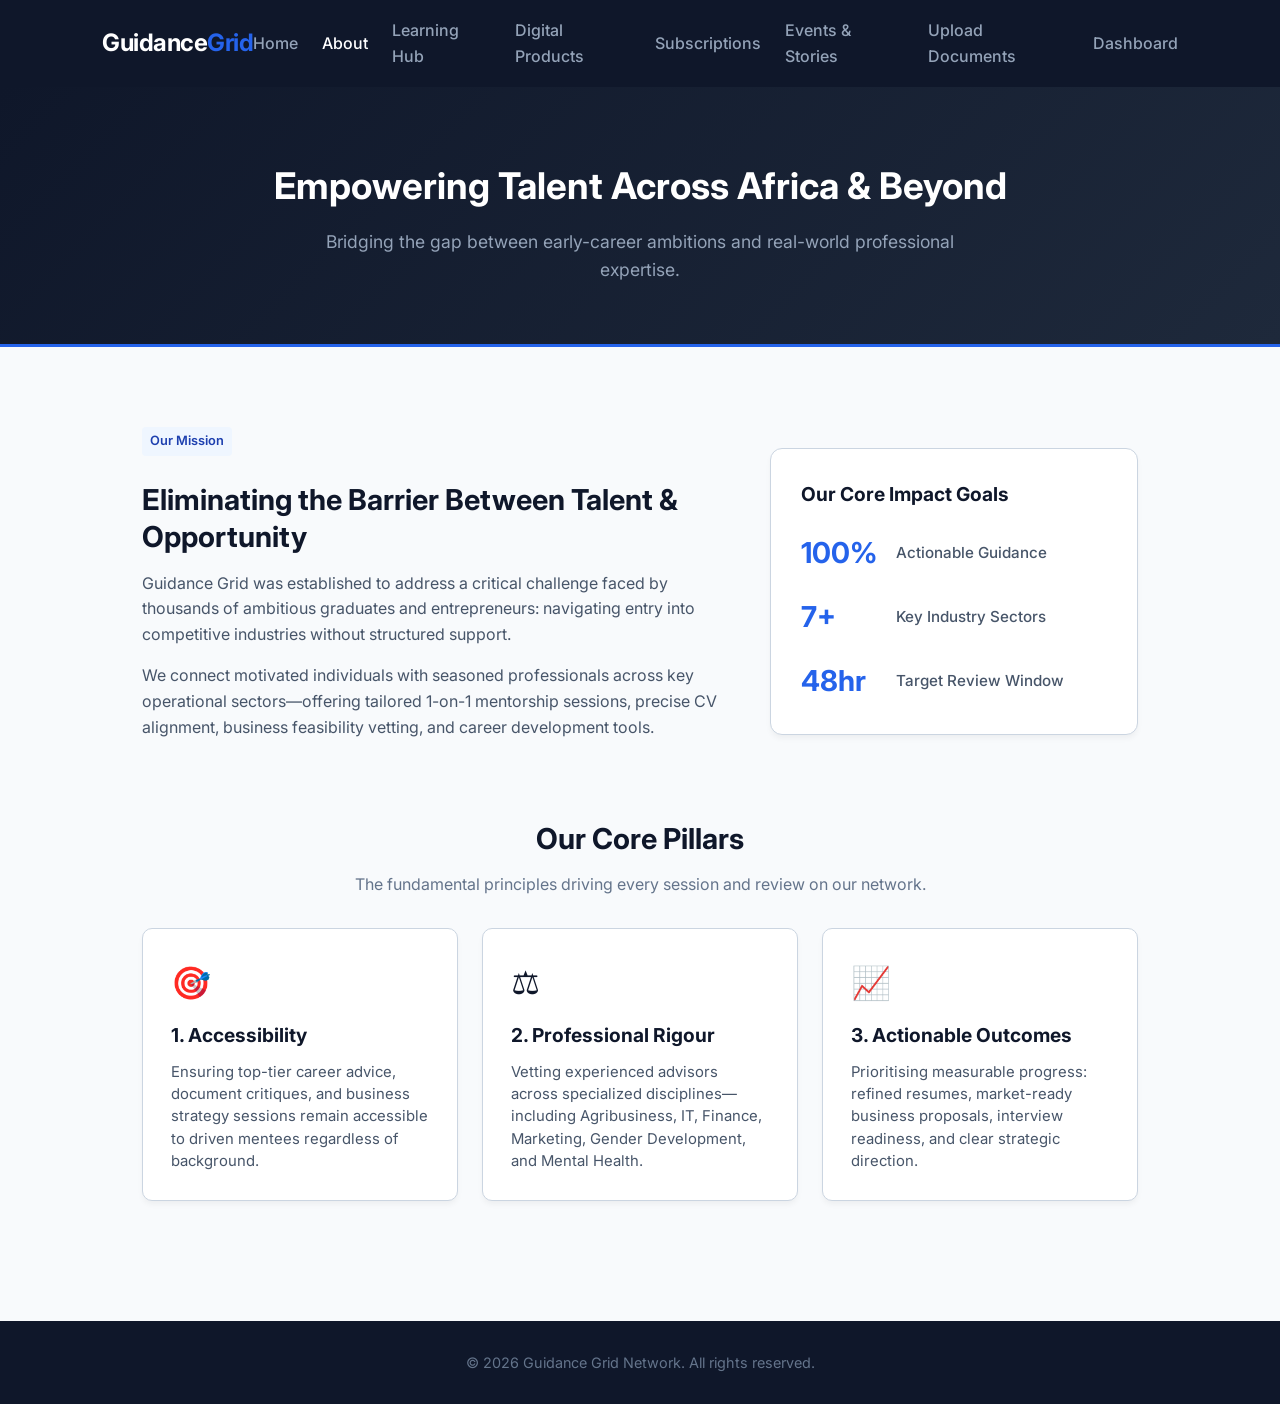
==== about.html @ 60af4334 "Initial GuidanceGrid deployment commit" ====
<!DOCTYPE html>
<html lang="en">
<head>
    <meta charset="UTF-8">
    <meta name="viewport" content="width=device-width, initial-scale=1.0">
    <title>About | Guidance Grid</title>
    <link rel="stylesheet" href="styles.css">
    <link href="https://fonts.googleapis.com/css2?family=Inter:wght@300;400;600;700&display=swap" rel="stylesheet">
</head>
<body>

    <!-- Navigation Bar -->
    <nav class="navbar">
        <div class="logo"><a href="index.html" style="color:white; text-decoration:none;">Guidance<span>Grid</span></a></div>
        <ul class="nav-links">
            <li><a href="index.html">Home</a></li>
            <li><a href="about.html" class="active">About</a></li>
            <li><a href="learning.html">Learning Hub</a></li>
            <li><a href="products.html">Digital Products</a></li>
            <li><a href="subscriptions.html">Subscriptions</a></li>
            <li><a href="events-stories.html">Events & Stories</a></li>
            <li><a href="upload.html">Upload Documents</a></li>
            <li><a href="dashboard.html">Dashboard</a></li>
        </ul>
    </nav>

    <!-- Page Header Banner -->
    <section class="about-hero">
        <h1>Empowering Talent Across Africa & Beyond</h1>
        <p>Bridging the gap between early-career ambitions and real-world professional expertise.</p>
    </section>

    <!-- Main About Content -->
    <section class="section-container">
        
        <!-- Story / Mission Row -->
        <div class="about-grid-row">
            <div class="about-text-content">
                <span class="tag">Our Mission</span>
                <h2>Eliminating the Barrier Between Talent & Opportunity</h2>
                <p>Guidance Grid was established to address a critical challenge faced by thousands of ambitious graduates and entrepreneurs: navigating entry into competitive industries without structured support.</p>
                <p>We connect motivated individuals with seasoned professionals across key operational sectors—offering tailored 1-on-1 mentorship sessions, precise CV alignment, business feasibility vetting, and career development tools.</p>
            </div>
            <div class="about-stat-card">
                <h3>Our Core Impact Goals</h3>
                <div class="stat-item">
                    <span class="stat-number">100%</span>
                    <span class="stat-label">Actionable Guidance</span>
                </div>
                <div class="stat-item">
                    <span class="stat-number">7+</span>
                    <span class="stat-label">Key Industry Sectors</span>
                </div>
                <div class="stat-item">
                    <span class="stat-number">48hr</span>
                    <span class="stat-label">Target Review Window</span>
                </div>
            </div>
        </div>

        <!-- Strategic Pillars (Visual Cards) -->
        <h2 style="text-align: center; margin-top: 60px; margin-bottom: 10px;">Our Core Pillars</h2>
        <p class="subtitle" style="text-align: center;">The fundamental principles driving every session and review on our network.</p>

        <div class="pillars-grid">
            <div class="pillar-card">
                <div class="pillar-icon">🎯</div>
                <h3>1. Accessibility</h3>
                <p>Ensuring top-tier career advice, document critiques, and business strategy sessions remain accessible to driven mentees regardless of background.</p>
            </div>
            <div class="pillar-card">
                <div class="pillar-icon">⚖️</div>
                <h3>2. Professional Rigour</h3>
                <p>Vetting experienced advisors across specialized disciplines—including Agribusiness, IT, Finance, Marketing, Gender Development, and Mental Health.</p>
            </div>
            <div class="pillar-card">
                <div class="pillar-icon">📈</div>
                <h3>3. Actionable Outcomes</h3>
                <p>Prioritising measurable progress: refined resumes, market-ready business proposals, interview readiness, and clear strategic direction.</p>
            </div>
        </div>

    </section>

    <!-- Footer -->
    <footer>
        <p>&copy; 2026 Guidance Grid Network. All rights reserved.</p>
    </footer>

</body>
</html>
---- styles.css ----
/* Styling Framework - Guidance Grid */
:root {
    --primary: #2563eb;
    --primary-hover: #1d4ed8;
    --dark-bg: #0f172a;
    --card-bg: #ffffff;
    --text-main: #0f172a;
    --text-muted: #475569;
    --border-color: #cbd5e1;
    --light-bg: #f8fafc;
    --shadow: 0 4px 6px -1px rgba(0, 0, 0, 0.05), 0 2px 4px -2px rgba(0, 0, 0, 0.05);
}

* {
    box-sizing: border-box;
    margin: 0;
    padding: 0;
    font-family: 'Inter', system-ui, -apple-system, sans-serif;
}

body {
    background-color: var(--light-bg);
    color: var(--text-main);
    line-height: 1.6;
}

/* Navigation */
.navbar {
    display: flex;
    justify-content: space-between;
    align-items: center;
    padding: 18px 8%;
    background-color: var(--dark-bg);
    color: #ffffff;
    position: sticky;
    top: 0;
    z-index: 100;
}

.logo {
    font-size: 1.5rem;
    font-weight: 700;
    letter-spacing: -0.5px;
}

.logo span {
    color: var(--primary);
}

.nav-links {
    list-style: none;
    display: flex;
    gap: 24px;
    align-items: center;
}

.nav-links a {
    color: #94a3b8;
    text-decoration: none;
    font-weight: 500;
    transition: color 0.2s ease;
}

.nav-links a:hover, .nav-links a.active {
    color: #ffffff;
}

/* Buttons */
.btn-primary {
    background-color: #2563eb;
    color: #ffffff !important;
    padding: 10px 20px;
    border-radius: 6px;
    border: none;
    cursor: pointer;
    font-weight: 600;
}

.btn-primary:hover {
    background-color: #1d4ed8;
}

.btn-hero {
    display: inline-block;
    background-color: #2563eb;
    color: white;
    padding: 14px 28px;
    text-decoration: none;
    border-radius: 6px;
    font-weight: 600;
    margin-top: 20px;
}

.btn-full {
    width: 100%;
}

/* Hero Video Background styling */
.hero-video-container {
    position: relative;
    height: 480px;
    display: flex;
    align-items: center;
    justify-content: center;
    text-align: center;
    color: #ffffff;
    overflow: hidden;
}

.hero-bg-video {
    position: absolute;
    top: 50%;
    left: 50%;
    min-width: 100%;
    min-height: 100%;
    width: auto;
    height: auto;
    z-index: 1;
    transform: translate(-50%, -50%);
    object-fit: cover;
}

.hero-overlay {
    position: absolute;
    top: 0;
    left: 0;
    width: 100%;
    height: 100%;
    background: rgba(15, 23, 42, 0.75); /* Dark slate overlay for readability */
    z-index: 2;
}

.hero-content {
    position: relative;
    z-index: 3;
    max-width: 800px;
    padding: 0 20px;
}

.hero-buttons {
    display: flex;
    gap: 16px;
    justify-content: center;
    align-items: center;
    margin-top: 25px;
    flex-wrap: wrap;
}

/* Google Auth Button */
.btn-google {
    display: inline-flex;
    align-items: center;
    gap: 10px;
    background-color: #ffffff;
    color: #0f172a;
    padding: 12px 22px;
    border-radius: 6px;
    border: 1px solid #cbd5e1;
    font-weight: 600;
    cursor: pointer;
    transition: background 0.2s ease;
}

.btn-google:hover {
    background-color: #f1f5f9;
}

/* Search Bar Styling */
.search-filter-wrapper {
    margin-bottom: 30px;
}

.search-box {
    margin-bottom: 20px;
}

.search-box input {
    width: 100%;
    max-width: 500px;
    padding: 14px 18px;
    border: 1px solid #cbd5e1;
    border-radius: 8px;
    font-size: 1rem;
    box-shadow: 0 2px 4px rgba(0,0,0,0.02);
}

.search-box input:focus {
    outline: 2px solid #2563eb;
    border-color: transparent;
}

/* Sections */
.section-container {
    padding: 60px 8%;
    max-width: 1200px;
    margin: 0 auto;
}

.bg-light {
    background-color: #ffffff;
    border-radius: 8px;
    box-shadow: 0 1px 3px rgba(0,0,0,0.1);
}

h2 {
    font-size: 1.8rem;
    color: #0f172a;
    margin-bottom: 5px;
}

.subtitle {
    color: #64748b;
    margin-bottom: 30px;
}

/* Filters */
.filter-container {
    display: flex;
    gap: 10px;
    margin-bottom: 30px;
}

.filter-btn {
    padding: 8px 16px;
    border: 1px solid #cbd5e1;
    background: #ffffff;
    border-radius: 20px;
    cursor: pointer;
    font-weight: 500;
}

.filter-btn.active {
    background: #0f172a;
    color: #ffffff;
    border-color: #0f172a;
}

/* Mentors Grid */
.mentors-grid {
    display: grid;
    grid-template-columns: repeat(auto-fill, minmax(280px, 1fr));
    gap: 25px;
}

.mentor-card {
    background: #ffffff;
    border: 1px solid #e2e8f0;
    border-radius: 8px;
    padding: 20px;
    transition: transform 0.2s;
}

.mentor-card:hover {
    transform: translateY(-4px);
}

.tag {
    display: inline-block;
    background: #eff6ff;
    color: #1e40af;
    padding: 4px 8px;
    border-radius: 4px;
    font-size: 0.8rem;
    font-weight: 600;
    margin-bottom: 10px;
}

/* Forms */
.application-form, #booking-form {
    max-width: 500px;
}

.form-group {
    margin-bottom: 20px;
}

.form-group label {
    display: block;
    margin-bottom: 6px;
    font-weight: 600;
    font-size: 0.9rem;
}

.form-group input, .form-group select, .form-group textarea {
    width: 100%;
    padding: 10px;
    border: 1px solid #cbd5e1;
    border-radius: 6px;
    font-size: 1rem;
}

/* Modal */
.modal {
    display: none;
    position: fixed;
    top: 0;
    left: 0;
    width: 100%;
    height: 100%;
    background: rgba(15, 23, 42, 0.6);
    justify-content: center;
    align-items: center;
}

.modal-content {
    background: #ffffff;
    padding: 30px;
    border-radius: 8px;
    width: 90%;
    max-width: 450px;
    position: relative;
}

.close-btn {
    position: absolute;
    top: 15px;
    right: 20px;
    font-size: 1.5rem;
    cursor: pointer;
}

footer {
    text-align: center;
    padding: 30px;
    background: #0f172a;
    color: #64748b;
    font-size: 0.9rem;
    margin-top: 60px;
}
/* About Page Specific Styles */
.about-hero {
    background: linear-gradient(135deg, #0f172a 0%, #1e293b 100%);
    color: #ffffff;
    padding: 70px 8% 60px;
    text-align: center;
    border-bottom: 3px solid #2563eb;
}

.about-hero h1 {
    font-size: 2.3rem;
    font-weight: 700;
    margin-bottom: 12px;
}

.about-hero p {
    color: #94a3b8;
    font-size: 1.1rem;
    max-width: 650px;
    margin: 0 auto;
}

.about-grid-row {
    display: grid;
    grid-template-columns: 1.6fr 1fr;
    gap: 40px;
    align-items: center;
    margin-top: 20px;
}

.about-text-content h2 {
    font-size: 1.8rem;
    margin: 15px 0;
    line-height: 1.3;
}

.about-text-content p {
    color: #475569;
    margin-bottom: 16px;
    font-size: 1rem;
}

.about-stat-card {
    background: #ffffff;
    border: 1px solid #cbd5e1;
    border-radius: 12px;
    padding: 30px;
    box-shadow: 0 4px 6px -1px rgba(0, 0, 0, 0.05);
}

.about-stat-card h3 {
    font-size: 1.2rem;
    margin-bottom: 20px;
    color: #0f172a;
}

.stat-item {
    display: flex;
    align-items: center;
    gap: 15px;
    margin-bottom: 18px;
}

.stat-item:last-child {
    margin-bottom: 0;
}

.stat-number {
    font-size: 1.8rem;
    font-weight: 700;
    color: #2563eb;
    min-width: 80px;
}

.stat-label {
    color: #475569;
    font-size: 0.95rem;
    font-weight: 500;
}

.pillars-grid {
    display: grid;
    grid-template-columns: repeat(auto-fit, minmax(280px, 1fr));
    gap: 24px;
    margin-top: 30px;
}

.pillar-card {
    background: #ffffff;
    border: 1px solid #cbd5e1;
    border-radius: 10px;
    padding: 28px;
    box-shadow: 0 4px 6px -1px rgba(0, 0, 0, 0.05);
    transition: transform 0.2s ease, box-shadow 0.2s ease;
}

.pillar-card:hover {
    transform: translateY(-3px);
    box-shadow: 0 10px 15px -3px rgba(0, 0, 0, 0.08);
}

.pillar-icon {
    font-size: 2rem;
    margin-bottom: 12px;
}

.pillar-card h3 {
    font-size: 1.2rem;
    margin-bottom: 10px;
    color: #0f172a;
}

.pillar-card p {
    color: #475569;
    font-size: 0.93rem;
    line-height: 1.5;
}

@media (max-width: 768px) {
    .about-grid-row {
        grid-template-columns: 1fr;
    }
}
/* Upload Portal Page Styles */
.upload-hero {
    background: linear-gradient(135deg, #0f172a 0%, #1e293b 100%);
    color: #ffffff;
    padding: 60px 8% 50px;
    text-align: center;
    border-bottom: 3px solid #2563eb;
}

.upload-hero h1 {
    font-size: 2.2rem;
    font-weight: 700;
    margin-bottom: 10px;
}

.upload-hero p {
    color: #94a3b8;
    font-size: 1.05rem;
    max-width: 650px;
    margin: 0 auto;
}

.upload-portal-grid {
    display: grid;
    grid-template-columns: 1.8fr 1fr;
    gap: 32px;
    margin-top: 10px;
}

.upload-form-card {
    background: #ffffff;
    border: 1px solid #cbd5e1;
    border-radius: 12px;
    padding: 35px;
    box-shadow: 0 4px 6px -1px rgba(0, 0, 0, 0.05);
}

.form-row {
    display: grid;
    grid-template-columns: 1fr 1fr;
    gap: 16px;
}

/* Custom Drag and Drop Dropzone */
.file-dropzone {
    border: 2px dashed #cbd5e1;
    border-radius: 8px;
    padding: 25px;
    text-align: center;
    background-color: #f8fafc;
    cursor: pointer;
    transition: all 0.2s ease;
}

.file-dropzone:hover {
    border-color: #2563eb;
    background-color: #eff6ff;
}

.dropzone-icon {
    font-size: 2rem;
    margin-bottom: 8px;
}

.dropzone-text {
    font-size: 0.95rem;
    color: #334155;
}

.dropzone-subtext {
    font-size: 0.8rem;
    color: #94a3b8;
    margin-top: 4px;
}

.file-dropzone input[type="file"] {
    display: none;
}

.file-name-tag {
    display: none;
    margin-top: 8px;
    font-size: 0.85rem;
    color: #2563eb;
    font-weight: 600;
}

/* Sidebar Styling */
.upload-info-sidebar {
    display: flex;
    flex-direction: column;
    gap: 20px;
}

.info-card {
    background: #ffffff;
    border: 1px solid #cbd5e1;
    border-radius: 12px;
    padding: 25px;
    box-shadow: 0 4px 6px -1px rgba(0, 0, 0, 0.05);
}

.info-card h3 {
    font-size: 1.15rem;
    margin-bottom: 20px;
    color: #0f172a;
}

.bg-highlight {
    background-color: #eff6ff;
    border-color: #bfdbfe;
}

.bg-highlight h3 {
    color: #1e40af;
}

.bg-highlight p {
    color: #1e3a8a;
    font-size: 0.9rem;
}

.step-item {
    display: flex;
    gap: 15px;
    margin-bottom: 18px;
    align-items: flex-start;
}

.step-item:last-child {
    margin-bottom: 0;
}

.step-number {
    background-color: #2563eb;
    color: #ffffff;
    width: 28px;
    height: 28px;
    border-radius: 50%;
    display: flex;
    align-items: center;
    justify-content: center;
    font-weight: 700;
    font-size: 0.85rem;
    flex-shrink: 0;
}

.step-item strong {
    display: block;
    font-size: 0.95rem;
    color: #0f172a;
    margin-bottom: 2px;
}

.step-item p {
    font-size: 0.85rem;
    color: #64748b;
    line-height: 1.4;
}

@media (max-width: 850px) {
    .upload-portal-grid {
        grid-template-columns: 1fr;
    }
    
    .form-row {
        grid-template-columns: 1fr;
    }
}
/* Dashboard / Mentee Workspace Styles */
.dashboard-hero {
    background: linear-gradient(135deg, #0f172a 0%, #1e293b 100%);
    color: #ffffff;
    padding: 45px 8%;
    border-bottom: 3px solid #2563eb;
}

.hero-wrapper {
    display: flex;
    justify-content: space-between;
    align-items: center;
    flex-wrap: wrap;
    gap: 20px;
}

.dashboard-hero h1 {
    font-size: 2rem;
    font-weight: 700;
}

.dashboard-hero p {
    color: #94a3b8;
    font-size: 1rem;
}

/* Metric Cards */
.metrics-grid {
    display: grid;
    grid-template-columns: repeat(auto-fit, minmax(220px, 1fr));
    gap: 20px;
    margin-bottom: 30px;
}

.metric-card {
    background: #ffffff;
    border: 1px solid #cbd5e1;
    border-radius: 10px;
    padding: 20px;
    display: flex;
    align-items: center;
    gap: 16px;
    box-shadow: 0 2px 4px rgba(0, 0, 0, 0.03);
}

.metric-icon {
    width: 48px;
    height: 48px;
    border-radius: 8px;
    display: flex;
    align-items: center;
    justify-content: center;
    font-size: 1.4rem;
}

.metric-icon.blue { background-color: #eff6ff; }
.metric-icon.amber { background-color: #fffbeb; }
.metric-icon.green { background-color: #f0fdf4; }

.metric-value {
    display: block;
    font-size: 1.6rem;
    font-weight: 700;
    color: #0f172a;
    line-height: 1.1;
}

.metric-label {
    font-size: 0.85rem;
    color: #64748b;
}

/* Workspace Layout */
.workspace-grid {
    display: grid;
    grid-template-columns: 2.2fr 1fr;
    gap: 28px;
}

.main-workspace-card, .sidebar-workspace-card {
    background: #ffffff;
    border: 1px solid #cbd5e1;
    border-radius: 12px;
    padding: 25px;
    box-shadow: 0 4px 6px -1px rgba(0, 0, 0, 0.04);
}

.card-header {
    display: flex;
    justify-content: space-between;
    align-items: center;
    margin-bottom: 20px;
}

.badge-neutral {
    background-color: #f1f5f9;
    color: #475569;
    padding: 4px 10px;
    border-radius: 20px;
    font-size: 0.78rem;
    font-weight: 600;
}

/* Custom Table Styling */
.table-responsive {
    overflow-x: auto;
}

.activity-table {
    width: 100%;
    border-collapse: collapse;
    text-align: left;
}

.activity-table th {
    background-color: #f8fafc;
    color: #475569;
    font-weight: 600;
    font-size: 0.85rem;
    padding: 12px 14px;
    border-bottom: 1px solid #cbd5e1;
}

.activity-table td {
    padding: 16px 14px;
    border-bottom: 1px solid #f1f5f9;
    font-size: 0.92rem;
    color: #1e293b;
    vertical-align: middle;
}

.table-subtext {
    font-size: 0.78rem;
    color: #64748b;
    margin-top: 2px;
}

/* Status Pills */
.status-pill {
    display: inline-block;
    padding: 4px 10px;
    border-radius: 12px;
    font-size: 0.78rem;
    font-weight: 600;
}

.status-pill.in-review { background: #fef3c7; color: #92400e; }
.status-pill.confirmed { background: #dbeafe; color: #1e40af; }
.status-pill.completed { background: #dcfce7; color: #166534; }

/* Table Action Buttons */
.btn-table {
    padding: 6px 12px;
    border-radius: 6px;
    font-size: 0.82rem;
    font-weight: 600;
    border: none;
    cursor: pointer;
}

.btn-table.disabled {
    background: #f1f5f9;
    color: #94a3b8;
    cursor: not-allowed;
}

.btn-table.link {
    background: #eff6ff;
    color: #2563eb;
    text-decoration: none;
    display: inline-block;
}

.btn-table.link:hover {
    background: #dbeafe;
}

/* Sidebar Upcoming Session Styling */
.upcoming-session-box {
    display: flex;
    align-items: center;
    gap: 14px;
    background: #f8fafc;
    border: 1px solid #e2e8f0;
    border-radius: 10px;
    padding: 16px;
    margin: 18px 0;
}

.session-avatar {
    width: 44px;
    height: 44px;
    border-radius: 50%;
    background-color: #2563eb;
    color: #ffffff;
    display: flex;
    align-items: center;
    justify-content: center;
    font-weight: 700;
    font-size: 0.95rem;
}

.session-details h4 {
    font-size: 0.98rem;
    color: #0f172a;
}

.session-role {
    font-size: 0.82rem;
    color: #64748b;
}

.session-time {
    font-size: 0.82rem;
    color: #2563eb;
    font-weight: 600;
    margin-top: 4px;
}

.btn-secondary {
    background-color: #ffffff;
    color: #334155;
    border: 1px solid #cbd5e1;
    padding: 10px;
    border-radius: 6px;
    font-weight: 600;
    cursor: pointer;
}

.btn-secondary:hover {
    background-color: #f8fafc;
}

/* Modal Overlay Styles */
.modal-overlay {
    display: none;
    position: fixed;
    top: 0;
    left: 0;
    width: 100%;
    height: 100%;
    background: rgba(15, 23, 42, 0.6);
    z-index: 1000;
    align-items: center;
    justify-content: center;
}

.modal-card {
    background: #ffffff;
    border-radius: 12px;
    width: 90%;
    max-width: 520px;
    padding: 25px;
    box-shadow: 0 20px 25px -5px rgba(0, 0, 0, 0.1);
}

.modal-header {
    display: flex;
    justify-content: space-between;
    align-items: center;
    margin-bottom: 15px;
}

.modal-close {
    background: none;
    border: none;
    font-size: 1.5rem;
    cursor: pointer;
    color: #64748b;
}

.modal-footer {
    margin-top: 20px;
    text-align: right;
}

@media (max-width: 900px) {
    .workspace-grid {
        grid-template-columns: 1fr;
    }
}
/* Mentor Grid Section Styling */
.section-header {
    text-align: center;
    margin-bottom: 25px;
}

.filter-container {
    display: flex;
    gap: 8px;
    flex-wrap: wrap;
    justify-content: center;
}

.filter-btn {
    background-color: #f1f5f9;
    color: #475569;
    border: 1px solid #cbd5e1;
    padding: 8px 16px;
    border-radius: 20px;
    font-size: 0.88rem;
    font-weight: 600;
    cursor: pointer;
    transition: all 0.2s ease;
}

.filter-btn:hover, .filter-btn.active {
    background-color: #2563eb;
    color: #ffffff;
    border-color: #2563eb;
}

.mentors-grid {
    display: grid;
    grid-template-columns: repeat(auto-fill, minmax(310px, 1fr));
    gap: 24px;
    margin-top: 25px;
}

/* Individual Mentor Card */
.mentor-card {
    background: #ffffff;
    border: 1px solid #cbd5e1;
    border-radius: 12px;
    padding: 24px;
    display: flex;
    flex-direction: column;
    justify-content: space-between;
    box-shadow: 0 4px 6px -1px rgba(0, 0, 0, 0.04);
    transition: transform 0.2s ease, box-shadow 0.2s ease;
}

.mentor-card:hover {
    transform: translateY(-3px);
    box-shadow: 0 10px 15px -3px rgba(0, 0, 0, 0.08);
}

.mentor-card-header {
    display: flex;
    justify-content: space-between;
    align-items: center;
    margin-bottom: 14px;
}

.mentor-avatar {
    width: 44px;
    height: 44px;
    border-radius: 50%;
    background-color: #0f172a;
    color: #ffffff;
    display: flex;
    align-items: center;
    justify-content: center;
    font-weight: 700;
    font-size: 0.95rem;
}

.sector-badge {
    background-color: #eff6ff;
    color: #2563eb;
    border: 1px solid #bfdbfe;
    padding: 4px 10px;
    border-radius: 12px;
    font-size: 0.75rem;
    font-weight: 600;
}

.mentor-card h3 {
    font-size: 1.15rem;
    color: #0f172a;
    margin-bottom: 2px;
}

.mentor-title {
    font-size: 0.88rem;
    color: #2563eb;
    font-weight: 600;
    margin-bottom: 12px;
}

.mentor-bio {
    font-size: 0.9rem;
    color: #475569;
    line-height: 1.5;
    margin-bottom: 20px;
}

/* Join Mentor Section */
.join-mentor-section {
    background: #f8fafc;
    border-top: 1px solid #e2e8f0;
    padding: 60px 8%;
    margin-top: 50px;
}

.join-mentor-card {
    max-width: 720px;
    margin: 0 auto;
    background: #ffffff;
    border: 1px solid #cbd5e1;
    border-radius: 12px;
    padding: 35px;
    box-shadow: 0 4px 6px -1px rgba(0, 0, 0, 0.05);
}

.join-header {
    text-align: center;
    margin-bottom: 25px;
}

.join-header h2 {
    font-size: 1.6rem;
    color: #0f172a;
    margin-bottom: 6px;
}

.join-header p {
    color: #64748b;
    font-size: 0.95rem;
}

.no-results {
    grid-column: 1 / -1;
    text-align: center;
    padding: 40px;
    color: #64748b;
}
/* Events & Stories Grid Layout */
.events-grid {
    display: grid;
    grid-template-columns: repeat(auto-fit, minmax(340px, 1fr));
    gap: 20px;
}

.event-card {
    background: #ffffff;
    border: 1px solid #cbd5e1;
    border-radius: 12px;
    padding: 24px;
    display: flex;
    gap: 20px;
    align-items: flex-start;
    box-shadow: 0 4px 6px -1px rgba(0, 0, 0, 0.04);
}

.event-date-badge {
    background: #0f172a;
    color: #ffffff;
    padding: 12px 16px;
    border-radius: 10px;
    text-align: center;
    min-width: 65px;
}

.event-month {
    display: block;
    font-size: 0.75rem;
    font-weight: 700;
    color: #38bdf8;
    text-transform: uppercase;
}

.event-day {
    display: block;
    font-size: 1.4rem;
    font-weight: 700;
    line-height: 1.1;
}

.event-content h3 {
    font-size: 1.1rem;
    color: #0f172a;
    margin: 8px 0 4px 0;
}

.event-meta {
    font-size: 0.82rem;
    color: #2563eb;
    font-weight: 600;
    margin-bottom: 8px;
}

.event-desc {
    font-size: 0.88rem;
    color: #475569;
    margin-bottom: 16px;
    line-height: 1.5;
}

/* Stories Grid Layout */
.stories-grid {
    display: grid;
    grid-template-columns: repeat(auto-fill, minmax(300px, 1fr));
    gap: 24px;
}

.story-card {
    background: #ffffff;
    border: 1px solid #cbd5e1;
    border-radius: 12px;
    padding: 24px;
    display: flex;
    flex-direction: column;
    justify-content: space-between;
    box-shadow: 0 4px 6px -1px rgba(0, 0, 0, 0.04);
}

.story-tag {
    display: inline-block;
    align-self: flex-start;
    background: #f1f5f9;
    color: #334155;
    padding: 4px 10px;
    border-radius: 20px;
    font-size: 0.75rem;
    font-weight: 600;
    margin-bottom: 12px;
}

.story-card h3 {
    font-size: 1.1rem;
    color: #0f172a;
    margin-bottom: 10px;
    line-height: 1.4;
}

.story-excerpt {
    font-size: 0.88rem;
    color: #475569;
    line-height: 1.6;
    margin-bottom: 20px;
}

.story-author {
    font-size: 0.82rem;
    color: #64748b;
    border-top: 1px solid #f1f5f9;
    padding-top: 12px;
}

/* AI Chatbot Widget Styles */
#chat-widget-container {
    position: fixed;
    bottom: 25px;
    right: 25px;
    z-index: 1000;
    font-family: 'Inter', sans-serif;
}

#chat-toggle-btn {
    background-color: #2563eb;
    color: #ffffff;
    border: none;
    padding: 12px 20px;
    border-radius: 30px;
    font-weight: 600;
    font-size: 0.95rem;
    cursor: pointer;
    box-shadow: 0 4px 12px rgba(37, 99, 235, 0.3);
    display: flex;
    align-items: center;
    gap: 8px;
    transition: transform 0.2s ease, background-color 0.2s ease;
}

#chat-toggle-btn:hover {
    background-color: #1d4ed8;
    transform: translateY(-2px);
}

.chat-window-hidden {
    display: none !important;
}

#chat-window {
    width: 350px;
    height: 460px;
    background: #ffffff;
    border: 1px solid #cbd5e1;
    border-radius: 12px;
    box-shadow: 0 10px 25px -5px rgba(0, 0, 0, 0.15);
    display: flex;
    flex-direction: column;
    overflow: hidden;
    margin-bottom: 12px;
}

.chat-header {
    background: #0f172a;
    color: #ffffff;
    padding: 14px 16px;
    display: flex;
    justify-content: space-between;
    align-items: center;
}

.chat-status {
    font-size: 0.75rem;
    color: #4ade80;
    display: block;
}

.chat-close-btn {
    background: none;
    border: none;
    color: #94a3b8;
    font-size: 1.4rem;
    cursor: pointer;
}

.chat-messages {
    flex: 1;
    padding: 15px;
    overflow-y: auto;
    background: #f8fafc;
    display: flex;
    flex-direction: column;
    gap: 10px;
}

.message {
    max-width: 80%;
    padding: 10px 14px;
    border-radius: 10px;
    font-size: 0.88rem;
    line-height: 1.4;
}

.ai-message {
    background: #ffffff;
    color: #1e293b;
    border: 1px solid #e2e8f0;
    align-self: flex-start;
    border-bottom-left-radius: 2px;
}

.user-message {
    background: #2563eb;
    color: #ffffff;
    align-self: flex-end;
    border-bottom-right-radius: 2px;
}

.chat-input-area {
    display: flex;
    padding: 10px;
    background: #ffffff;
    border-top: 1px solid #e2e8f0;
    gap: 8px;
}

.chat-input-area input {
    flex: 1;
    padding: 8px 12px;
    border: 1px solid #cbd5e1;
    border-radius: 6px;
    outline: none;
    font-size: 0.88rem;
}

.chat-input-area button {
    background: #2563eb;
    color: white;
    border: none;
    padding: 8px 14px;
    border-radius: 6px;
    font-weight: 600;
    cursor: pointer;
}
/* Digital Products Layout */
.products-grid {
    display: grid;
    grid-template-columns: repeat(auto-fill, minmax(280px, 1fr));
    gap: 24px;
}

.product-card {
    background: #ffffff;
    border: 1px solid #cbd5e1;
    border-radius: 12px;
    padding: 24px;
    display: flex;
    flex-direction: column;
    justify-content: space-between;
    position: relative;
    box-shadow: 0 4px 6px -1px rgba(0, 0, 0, 0.04);
}

.product-badge {
    position: absolute;
    top: 16px;
    right: 16px;
    background: #e0f2fe;
    color: #0369a1;
    font-size: 0.75rem;
    font-weight: 700;
    padding: 4px 10px;
    border-radius: 20px;
}

.product-badge.premium {
    background: #fef3c7;
    color: #b45309;
}

.product-icon {
    font-size: 2.2rem;
    margin-bottom: 12px;
}

.product-card h3 {
    font-size: 1.1rem;
    color: #0f172a;
    margin-bottom: 8px;
}

.product-card p {
    font-size: 0.88rem;
    color: #475569;
    line-height: 1.5;
    margin-bottom: 20px;
}

.product-footer {
    display: flex;
    align-items: center;
    justify-content: space-between;
    border-top: 1px solid #f1f5f9;
    padding-top: 16px;
}

.product-price {
    font-size: 1.25rem;
    font-weight: 700;
    color: #0f172a;
}

/* Learning Hub Layout */
.learning-grid {
    display: grid;
    grid-template-columns: repeat(auto-fill, minmax(320px, 1fr));
    gap: 24px;
}

.course-card {
    background: #ffffff;
    border: 1px solid #cbd5e1;
    border-radius: 12px;
    padding: 24px;
    display: flex;
    flex-direction: column;
    justify-content: space-between;
    box-shadow: 0 4px 6px -1px rgba(0, 0, 0, 0.04);
}

.course-header {
    display: flex;
    justify-content: space-between;
    align-items: center;
    margin-bottom: 12px;
}

.course-duration {
    font-size: 0.78rem;
    color: #64748b;
    font-weight: 600;
}

.course-card h3 {
    font-size: 1.15rem;
    color: #0f172a;
    margin-bottom: 8px;
    line-height: 1.3;
}

.course-desc {
    font-size: 0.88rem;
    color: #475569;
    line-height: 1.5;
    margin-bottom: 16px;
}

.course-modules {
    background: #f8fafc;
    border-radius: 8px;
    padding: 12px 16px;
    margin-bottom: 20px;
}

.course-modules ul {
    list-style: none;
    padding: 0;
    margin: 0;
}

.course-modules li {
    font-size: 0.82rem;
    color: #334155;
    padding: 4px 0;
}

/* Pricing & Subscription Section */
.pricing-grid {
    display: grid;
    grid-template-columns: repeat(auto-fit, minmax(300px, 1fr));
    gap: 28px;
    align-items: stretch;
}

.pricing-card {
    background: #ffffff;
    border: 1px solid #cbd5e1;
    border-radius: 14px;
    padding: 32px 24px;
    display: flex;
    flex-direction: column;
    justify-content: space-between;
    position: relative;
    box-shadow: 0 4px 6px -1px rgba(0, 0, 0, 0.04);
}

.pricing-card.featured-plan {
    border: 2px solid #2563eb;
    box-shadow: 0 10px 25px -5px rgba(37, 99, 235, 0.15);
}

.plan-badge {
    position: absolute;
    top: -14px;
    left: 50%;
    transform: translateX(-50%);
    background: #2563eb;
    color: #ffffff;
    font-size: 0.75rem;
    font-weight: 700;
    padding: 4px 14px;
    border-radius: 20px;
    text-transform: uppercase;
}

.plan-header h3 {
    font-size: 1.3rem;
    color: #0f172a;
    margin-bottom: 4px;
}

.plan-subtitle {
    font-size: 0.88rem;
    color: #64748b;
}

.plan-price {
    margin: 20px 0;
    display: flex;
    flex-direction: column;
}

.currency-primary {
    font-size: 1.8rem;
    font-weight: 700;
    color: #0f172a;
}

.currency-secondary {
    font-size: 0.9rem;
    color: #2563eb;
    font-weight: 600;
}

.plan-duration {
    font-size: 0.8rem;
    color: #94a3b8;
    margin-top: 2px;
}

.plan-features {
    list-style: none;
    padding: 0;
    margin: 0 0 25px 0;
}

.plan-features li {
    font-size: 0.9rem;
    color: #334155;
    padding: 8px 0;
    border-bottom: 1px dashed #f1f5f9;
}
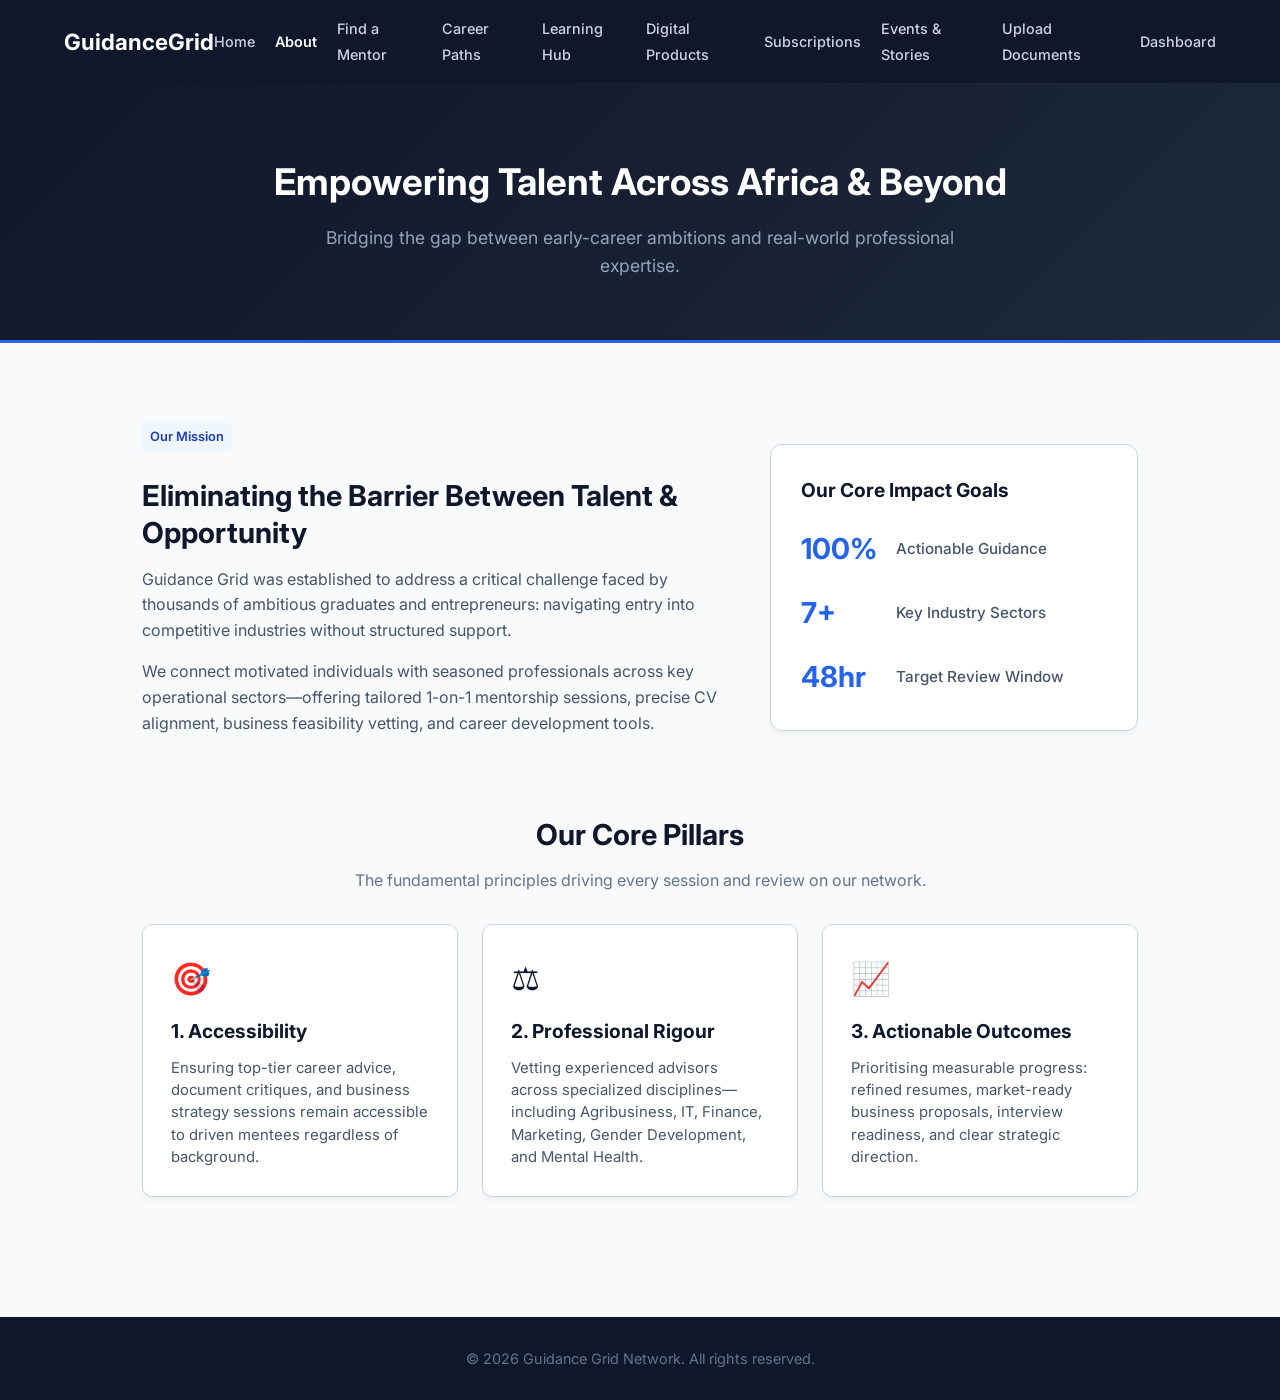
==== commit 61179dd6: "Updated hero background and CSS layout" ====
--- a/about.html
+++ b/about.html
@@ -15,6 +15,8 @@
         <ul class="nav-links">
             <li><a href="index.html">Home</a></li>
             <li><a href="about.html" class="active">About</a></li>
+            <li><a href="#mentor-section">Find a Mentor</a></li>
+            <li><a href="#career-paths">Career Paths</a></li>
             <li><a href="learning.html">Learning Hub</a></li>
             <li><a href="products.html">Digital Products</a></li>
             <li><a href="subscriptions.html">Subscriptions</a></li>
--- a/styles.css
+++ b/styles.css
@@ -24,45 +24,273 @@
     line-height: 1.6;
 }
 
-/* Navigation */
+/* Base Navigation Bar Styles */
 .navbar {
     display: flex;
     justify-content: space-between;
     align-items: center;
-    padding: 18px 8%;
-    background-color: var(--dark-bg);
-    color: #ffffff;
+    padding: 1rem 2rem;
+    background-color: #0f172a;
     position: sticky;
     top: 0;
-    z-index: 100;
-}
-
-.logo {
+    z-index: 1000;
+}
+
+.logo a {
     font-size: 1.5rem;
     font-weight: 700;
-    letter-spacing: -0.5px;
+    color: #ffffff;
+    text-decoration: none;
 }
 
 .logo span {
-    color: var(--primary);
+    color: #2563eb;
 }
 
 .nav-links {
+    display: flex;
     list-style: none;
-    display: flex;
-    gap: 24px;
-    align-items: center;
+    gap: 1.5rem;
+    align-items: center;
+    margin: 0;
+    padding: 0;
 }
 
 .nav-links a {
-    color: #94a3b8;
+    color: #cbd5e1;
     text-decoration: none;
+    font-size: 0.95rem;
     font-weight: 500;
     transition: color 0.2s ease;
 }
 
-.nav-links a:hover, .nav-links a.active {
-    color: #ffffff;
+.nav-links a:hover,
+.nav-links a.active {
+    color: #ffffff;
+}
+
+.navbar {
+    display: flex;
+    justify-content: space-between;
+    align-items: center;
+    padding: 16px 5%;
+    background-color: var(--dark-bg);
+    position: sticky;
+    top: 0;
+    z-index: 1000;
+}
+
+.logo a {
+    color: #ffffff;
+    text-decoration: none;
+    font-size: 1.4rem;
+    font-weight: 700;
+}
+
+.logo span {
+    color: var(--primary-color);
+}
+
+.nav-links {
+    display: flex;
+    list-style: none;
+    gap: 20px;
+}
+
+.nav-links a {
+    color: #cbd5e1;
+    text-decoration: none;
+    font-size: 0.9rem;
+    transition: color 0.2s ease;
+}
+
+.nav-links a:hover,
+.nav-links a.active {
+    color: #ffffff;
+    font-weight: 600;
+}
+
+.nav-toggle {
+    display: none;
+    background: none;
+    border: none;
+    color: #ffffff;
+    font-size: 1.5rem;
+    cursor: pointer;
+}
+
+/* ==========================================================================
+   Hero Section Fixes (Background Image & Overlay)
+   ========================================================================== */
+.hero-video-container {
+    position: relative;
+    width: 100%;
+    min-height: 85vh;
+    display: flex;
+    align-items: center;
+    justify-content: center;
+    overflow: hidden;
+    background-color: var(--dark-bg);
+}
+
+/* Image & Media Layer */
+.hero-bg-media {
+    position: absolute;
+    top: 0;
+    left: 0;
+    width: 100%;
+    height: 100%;
+    object-fit: cover;
+    z-index: 1;
+}
+
+/* Dark Transparency Overlay */
+.hero-overlay {
+    position: absolute;
+    top: 0;
+    left: 0;
+    width: 100%;
+    height: 100%;
+    background: rgba(15, 23, 42, 0.75);
+    z-index: 2;
+}
+
+/* Hero Text & Elements Layer */
+.hero-content {
+    position: relative;
+    z-index: 3;
+    text-align: center;
+    max-width: 850px;
+    padding: 40px 20px;
+    color: #ffffff;
+}
+
+.hero-content h1 {
+    font-size: 2.8rem;
+    font-weight: 700;
+    margin-bottom: 16px;
+    line-height: 1.2;
+}
+
+.hero-content p {
+    font-size: 1.1rem;
+    color: #cbd5e1;
+    margin-bottom: 24px;
+}
+
+/* Hero Controls */
+.hero-search-box {
+    margin: 25px auto;
+    max-width: 650px;
+    display: flex;
+    gap: 10px;
+    background: rgba(255, 255, 255, 0.15);
+    padding: 8px;
+    border-radius: 10px;
+    backdrop-filter: blur(8px);
+    border: 1px solid rgba(255, 255, 255, 0.2);
+}
+
+.hero-search-box input {
+    flex: 1;
+    border: none;
+    padding: 12px 16px;
+    border-radius: 6px;
+    outline: none;
+    font-size: 0.95rem;
+}
+
+.hero-category-pills {
+    margin-bottom: 25px;
+    display: flex;
+    justify-content: center;
+    gap: 10px;
+    flex-wrap: wrap;
+    align-items: center;
+}
+
+.pill-label {
+    color: #cbd5e1;
+    font-size: 0.85rem;
+}
+
+.pill-btn {
+    background: rgba(255, 255, 255, 0.1);
+    color: #ffffff;
+    padding: 6px 14px;
+    border-radius: 20px;
+    text-decoration: none;
+    font-size: 0.8rem;
+    border: 1px solid rgba(255, 255, 255, 0.2);
+    transition: background 0.2s;
+}
+
+.pill-btn:hover {
+    background: rgba(255, 255, 255, 0.25);
+}
+
+.hero-buttons {
+    display: flex;
+    justify-content: center;
+    gap: 15px;
+    flex-wrap: wrap;
+}
+
+/* Mobile Hamburger Icon (Hidden on Desktop) */
+.nav-toggle {
+    display: none;
+    flex-direction: column;
+    justify-content: space-between;
+    width: 28px;
+    height: 21px;
+    background: transparent;
+    border: none;
+    cursor: pointer;
+    padding: 0;
+}
+
+.nav-toggle span {
+    height: 3px;
+    width: 100%;
+    background-color: #ffffff;
+    border-radius: 2px;
+    transition: all 0.3s ease;
+}
+
+/* Mobile & Tablet Responsive Styles (Screen width <= 1024px) */
+@media screen and (max-width: 1024px) {
+    .nav-toggle {
+        display: flex;
+    }
+
+    .nav-links {
+        position: absolute;
+        top: 100%;
+        left: 0;
+        width: 100%;
+        background-color: #0f172a;
+        flex-direction: column;
+        align-items: flex-start;
+        padding: 1.5rem 2rem;
+        gap: 1.2rem;
+        border-top: 1px solid #1e293b;
+        box-shadow: 0 10px 15px -3px rgba(0, 0, 0, 0.3);
+        display: none; /* Hidden by default on mobile */
+    }
+
+    .nav-links.nav-active {
+        display: flex; /* Opens menu when toggled */
+    }
+
+    .nav-links li {
+        width: 100%;
+    }
+
+    .nav-links a {
+        display: block;
+        width: 100%;
+        font-size: 1.05rem;
+    }
 }
 
 /* Buttons */
@@ -95,18 +323,18 @@
     width: 100%;
 }
 
-/* Hero Video Background styling */
 .hero-video-container {
     position: relative;
-    height: 480px;
+    width: 100%;
+    min-height: 85vh;
     display: flex;
     align-items: center;
     justify-content: center;
-    text-align: center;
-    color: #ffffff;
     overflow: hidden;
-}
-
+    padding: 60px 20px;
+}
+
+/* Background image/video positioning */
 .hero-bg-video {
     position: absolute;
     top: 50%;
@@ -115,35 +343,29 @@
     min-height: 100%;
     width: auto;
     height: auto;
-    z-index: 1;
     transform: translate(-50%, -50%);
     object-fit: cover;
-}
-
+    z-index: 1;
+}
+
+/* Dark tint overlay so white text stays clear */
 .hero-overlay {
     position: absolute;
     top: 0;
     left: 0;
     width: 100%;
     height: 100%;
-    background: rgba(15, 23, 42, 0.75); /* Dark slate overlay for readability */
+    background: rgba(15, 23, 42, 0.75);
     z-index: 2;
 }
 
+/* Content layer above background */
 .hero-content {
     position: relative;
     z-index: 3;
-    max-width: 800px;
-    padding: 0 20px;
-}
-
-.hero-buttons {
-    display: flex;
-    gap: 16px;
-    justify-content: center;
-    align-items: center;
-    margin-top: 25px;
-    flex-wrap: wrap;
+    text-align: center;
+    color: #ffffff;
+    max-width: 900px;
 }
 
 /* Google Auth Button */
